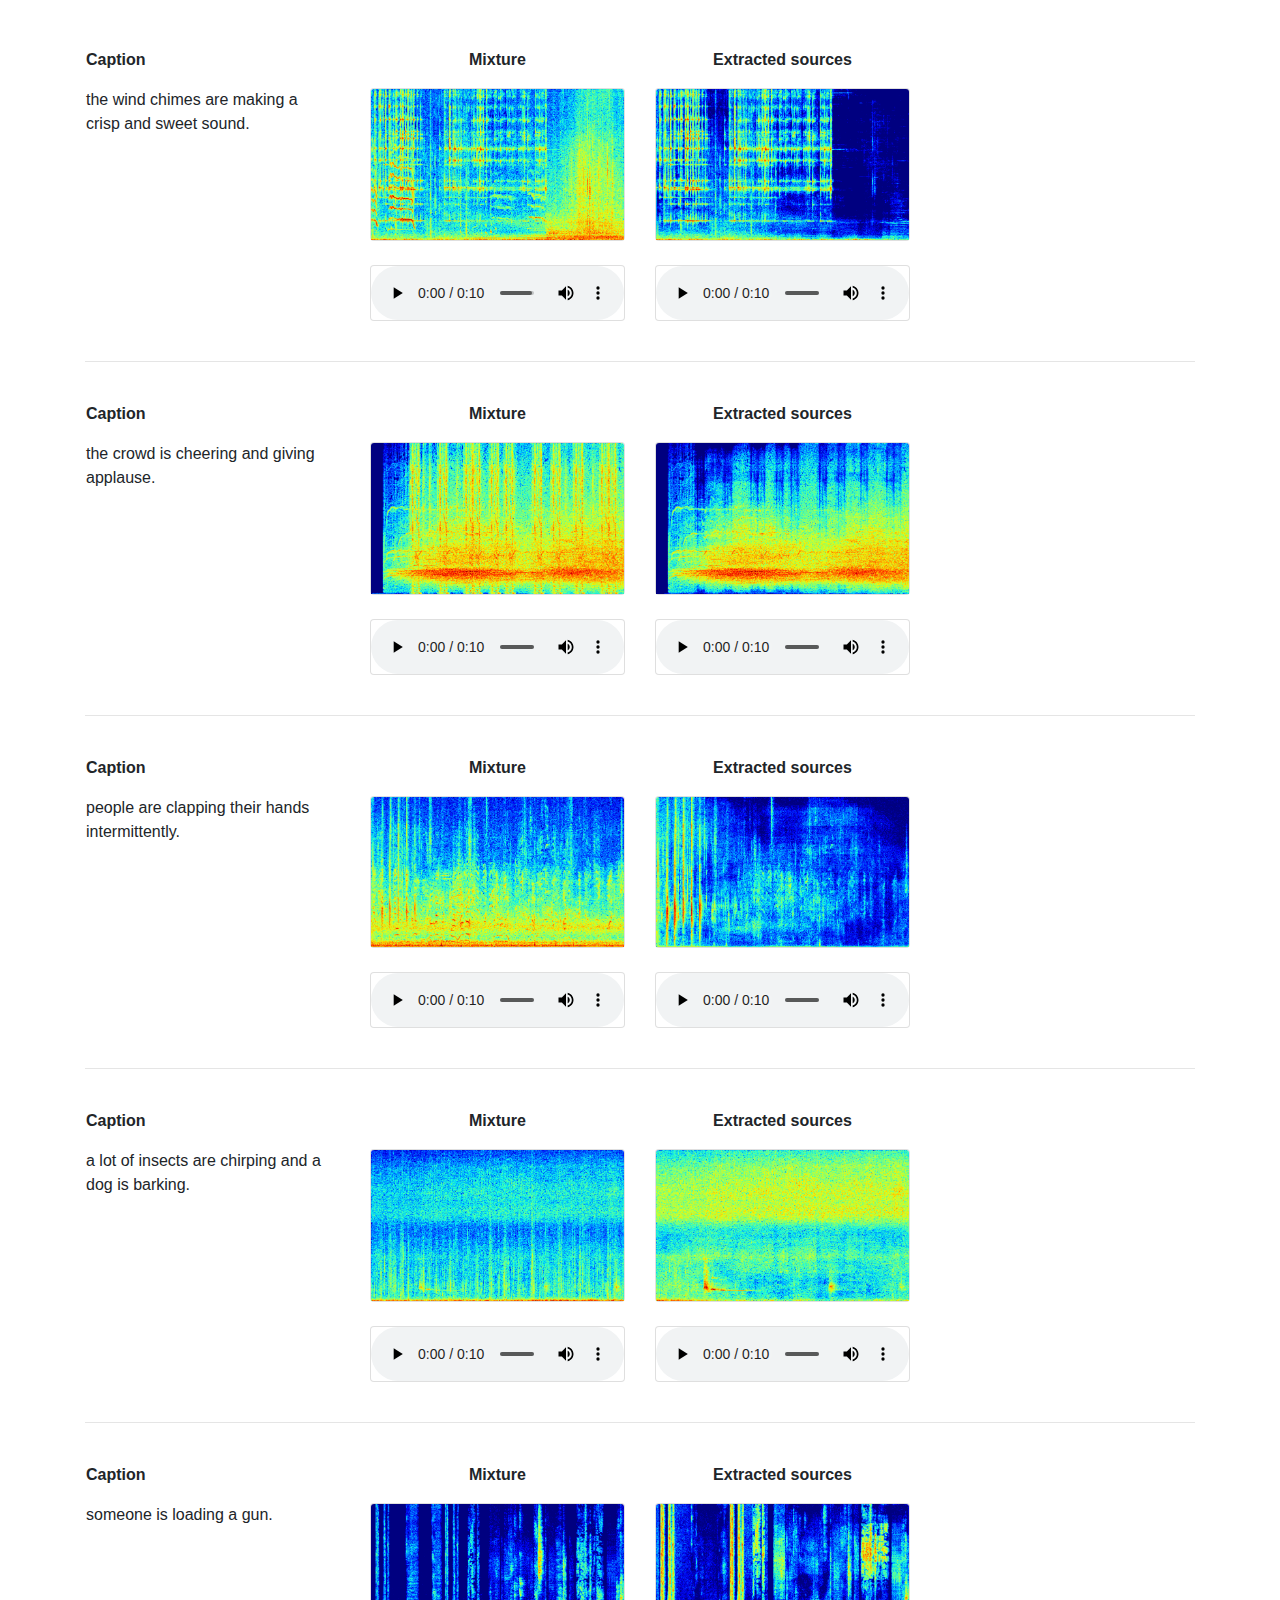
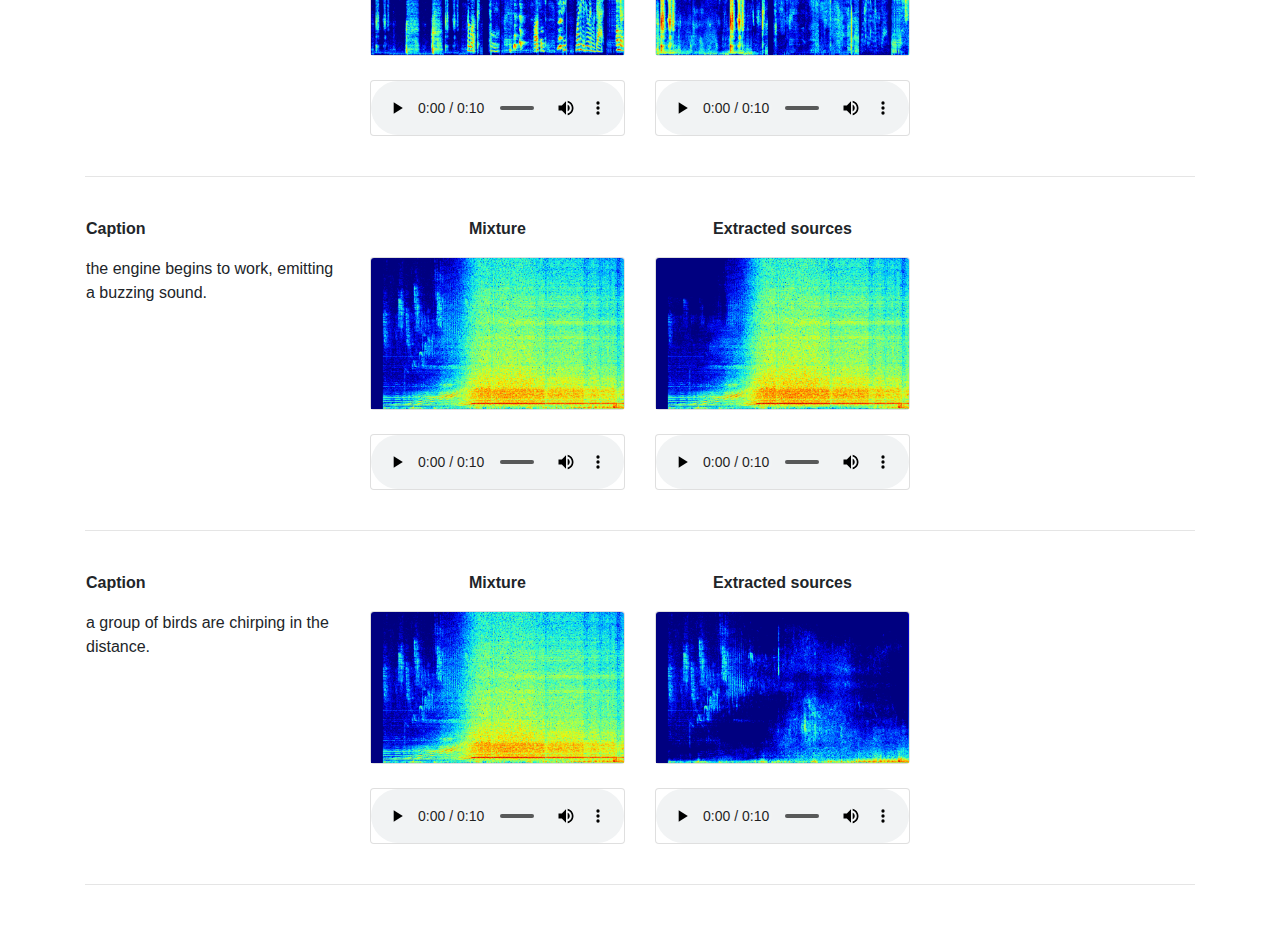
==== demo/index.html @ dd3de64a "Move demo folder" ====
<!DOCTYPE html>
<html lang="en">

<head>
    <meta charset="UTF-8" />
    <meta name="viewport" content="width=device-width, initial-scale=1.0" />
    <title>Three Column Layout with Bootstrap</title>
    <link href="https://stackpath.bootstrapcdn.com/bootstrap/4.5.2/css/bootstrap.min.css" rel="stylesheet" />
    <!-- <link rel="stylesheet" href="styles.css"> -->
    <script type="text/javascript" src="https://ajax.googleapis.com/ajax/libs/jquery/3.7.1/jquery.min.js"></script>
    <script type="text/javascript" src="data/meta_data.js"></script>
</head>

<body>
    <div class="container mt-5" id="container">

        <script>

            maxNumOfMethodsOnOneLine = 3;

            numOfRows = dataObject.data.length;
            numOfMethods = dataObject.method_names.length;

            for (let i = 0; i < numOfRows; i++) {
                row = `
                    <div class="row">
                        
                        <div class="col-md-3" style="padding-right: 35px; padding-left: 31px;">
                            <div class="row">
                                <p class="text-center"><strong>Caption</strong></p>
                            </div>
                            <div class="row mb-4">
                                <p>${dataObject.data[i].caption}</p>
                            </div>
                        </div>

                        <div class="col-md-9">
                            <div class="row">
                `;

                for (let j = 0; j < numOfMethods; j++) {
                    cell = `
                        <div class="col-md-${12 / (maxNumOfMethodsOnOneLine)}">
                            <div>
                                <p class="text-center"><strong>${dataObject.method_names[j]}</strong></p>
                            </div>
                            <div class="card mb-4">
                                <img src="${dataObject.data[i].methods[j].image}" class="card-img-top" alt="Image j" />
                            </div>
                            <div class="card mb-4">
                                <audio controls src="${dataObject.data[i].methods[j].audio}" class="card-img-top"></audio>
                            </div>
                        </div>
                    `;
                    row = row + cell;
                }
                
                row = row + `</div></div></div>`;
                row = row + `<hr style="margin-bottom: 40px;">`;

                $('#container').append(row)
            } 

        </script>
        
    </div>

    <!-- Bootstrap JS, Popper.js, and jQuery -->
    <script src="https://code.jquery.com/jquery-3.5.1.slim.min.js"></script>
    <script src="https://cdn.jsdelivr.net/npm/@popperjs/core@2.0.7/dist/umd/popper.min.js"></script>
    <script src="https://stackpath.bootstrapcdn.com/bootstrap/4.5.2/js/bootstrap.min.js"></script>
</body>

</html>
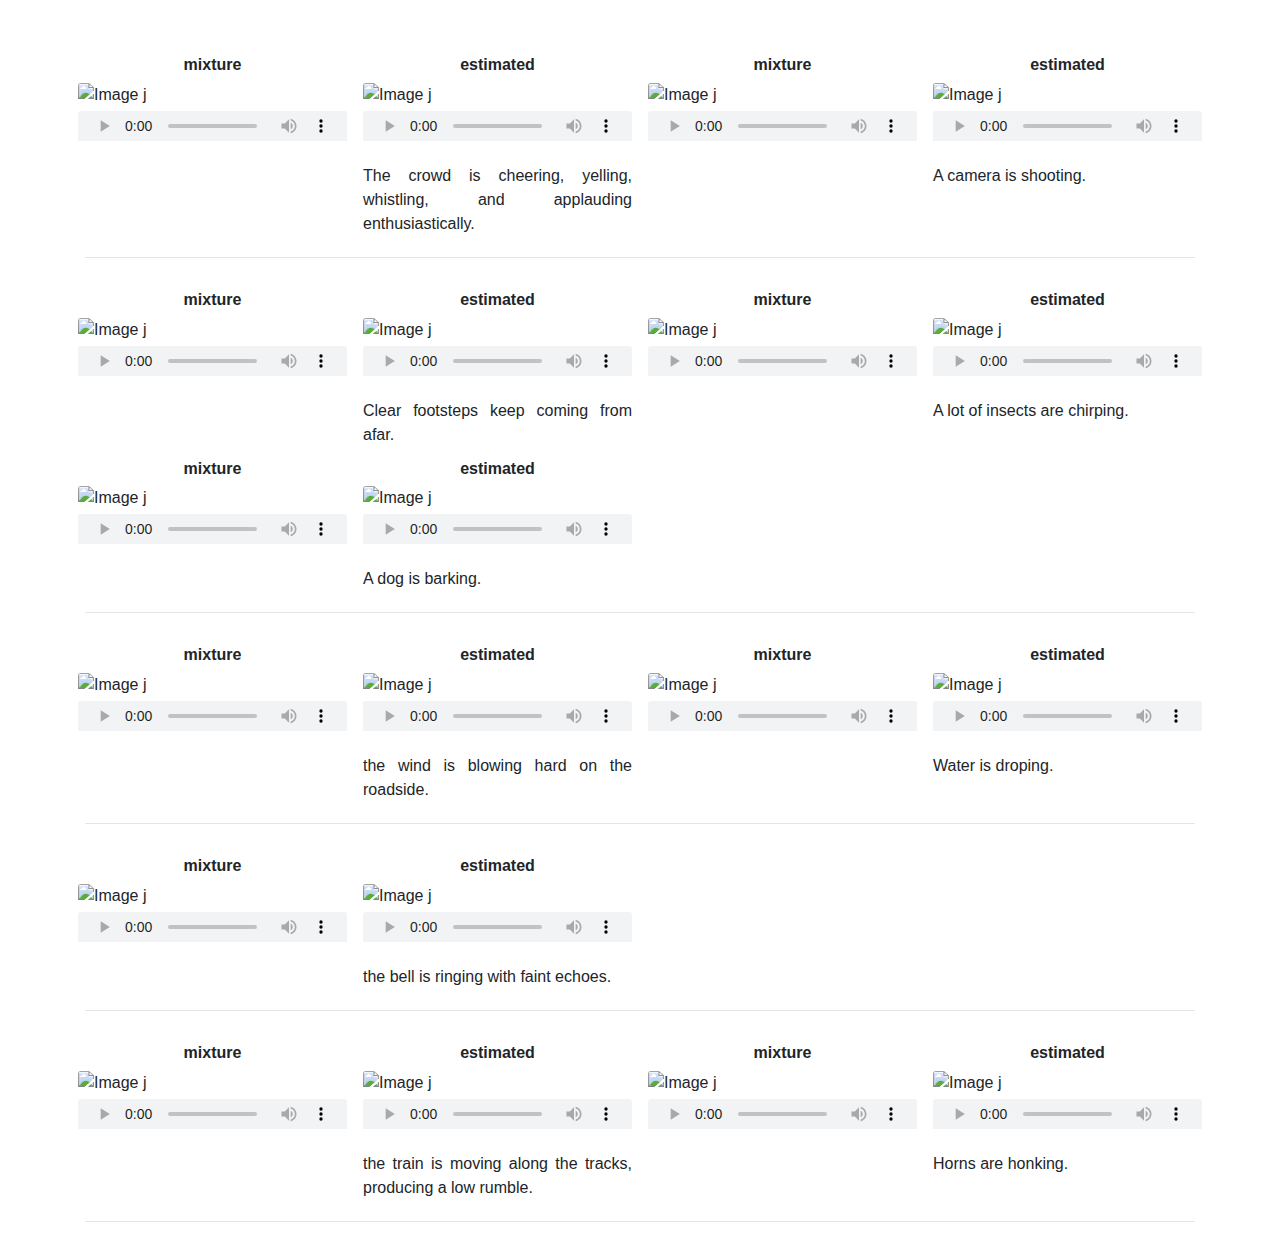
==== commit e209df0f: "change meta_data structure" ====
--- a/demo/index.html
+++ b/demo/index.html
@@ -6,7 +6,7 @@
     <meta name="viewport" content="width=device-width, initial-scale=1.0" />
     <title>Three Column Layout with Bootstrap</title>
     <link href="https://stackpath.bootstrapcdn.com/bootstrap/4.5.2/css/bootstrap.min.css" rel="stylesheet" />
-    <!-- <link rel="stylesheet" href="styles.css"> -->
+    <link rel="stylesheet" href="styles.css">
     <script type="text/javascript" src="https://ajax.googleapis.com/ajax/libs/jquery/3.7.1/jquery.min.js"></script>
     <script type="text/javascript" src="data/meta_data.js"></script>
 </head>
@@ -15,51 +15,38 @@
     <div class="container mt-5" id="container">
 
         <script>
-
-            maxNumOfMethodsOnOneLine = 3;
-
-            numOfRows = dataObject.data.length;
-            numOfMethods = dataObject.method_names.length;
+            var numOfRows = dataObject.data.length;
 
             for (let i = 0; i < numOfRows; i++) {
-                row = `
-                    <div class="row">
-                        
-                        <div class="col-md-3" style="padding-right: 35px; padding-left: 31px;">
-                            <div class="row">
-                                <p class="text-center"><strong>Caption</strong></p>
-                            </div>
-                            <div class="row mb-4">
-                                <p>${dataObject.data[i].caption}</p>
-                            </div>
-                        </div>
+                row = `<div class="row">`;
 
-                        <div class="col-md-9">
-                            <div class="row">
-                `;
+                numOfMethods = dataObject.data[i].methods.length;
 
                 for (let j = 0; j < numOfMethods; j++) {
                     cell = `
-                        <div class="col-md-${12 / (maxNumOfMethodsOnOneLine)}">
+                        <div class="col-12 col-sm-6 col-md-6 col-lg-4 col-xl-3 px-2">
                             <div>
-                                <p class="text-center"><strong>${dataObject.method_names[j]}</strong></p>
+                                <p class="text-center method-name"><strong>${dataObject.data[i].methods[j].method_name}</strong></p>
                             </div>
-                            <div class="card mb-4">
+                            <div class="mb-1">
                                 <img src="${dataObject.data[i].methods[j].image}" class="card-img-top" alt="Image j" />
                             </div>
-                            <div class="card mb-4">
+                            <div class="mb-3">
                                 <audio controls src="${dataObject.data[i].methods[j].audio}" class="card-img-top"></audio>
+                            </div>
+                            <div class="mb-1">
+                                <p class="text-justify method-name">${dataObject.data[i].methods[j].caption !== undefined ? dataObject.data[i].methods[j].caption : "" }</p>
                             </div>
                         </div>
                     `;
                     row = row + cell;
                 }
                 
-                row = row + `</div></div></div>`;
-                row = row + `<hr style="margin-bottom: 40px;">`;
+                row = row + `</div>`;
+                row = row + `<hr style="margin-bottom: 25px;">`;
 
                 $('#container').append(row)
-            } 
+            }
 
         </script>
         
--- a/demo/styles.css
+++ b/demo/styles.css
@@ -0,0 +1,21 @@
+/* audio::-webkit-media-controls-current-time-display, */
+audio::-webkit-media-controls-time-remaining-display {
+    display: none;
+}
+
+audio::-webkit-media-controls-enclosure {
+    border-radius: 0;
+}
+
+audio {
+    height: 30px;
+}
+
+.method-name {
+    margin-bottom: 5px;
+    margin-top: 5px;
+}
+
+.title {
+    color: orange;
+}
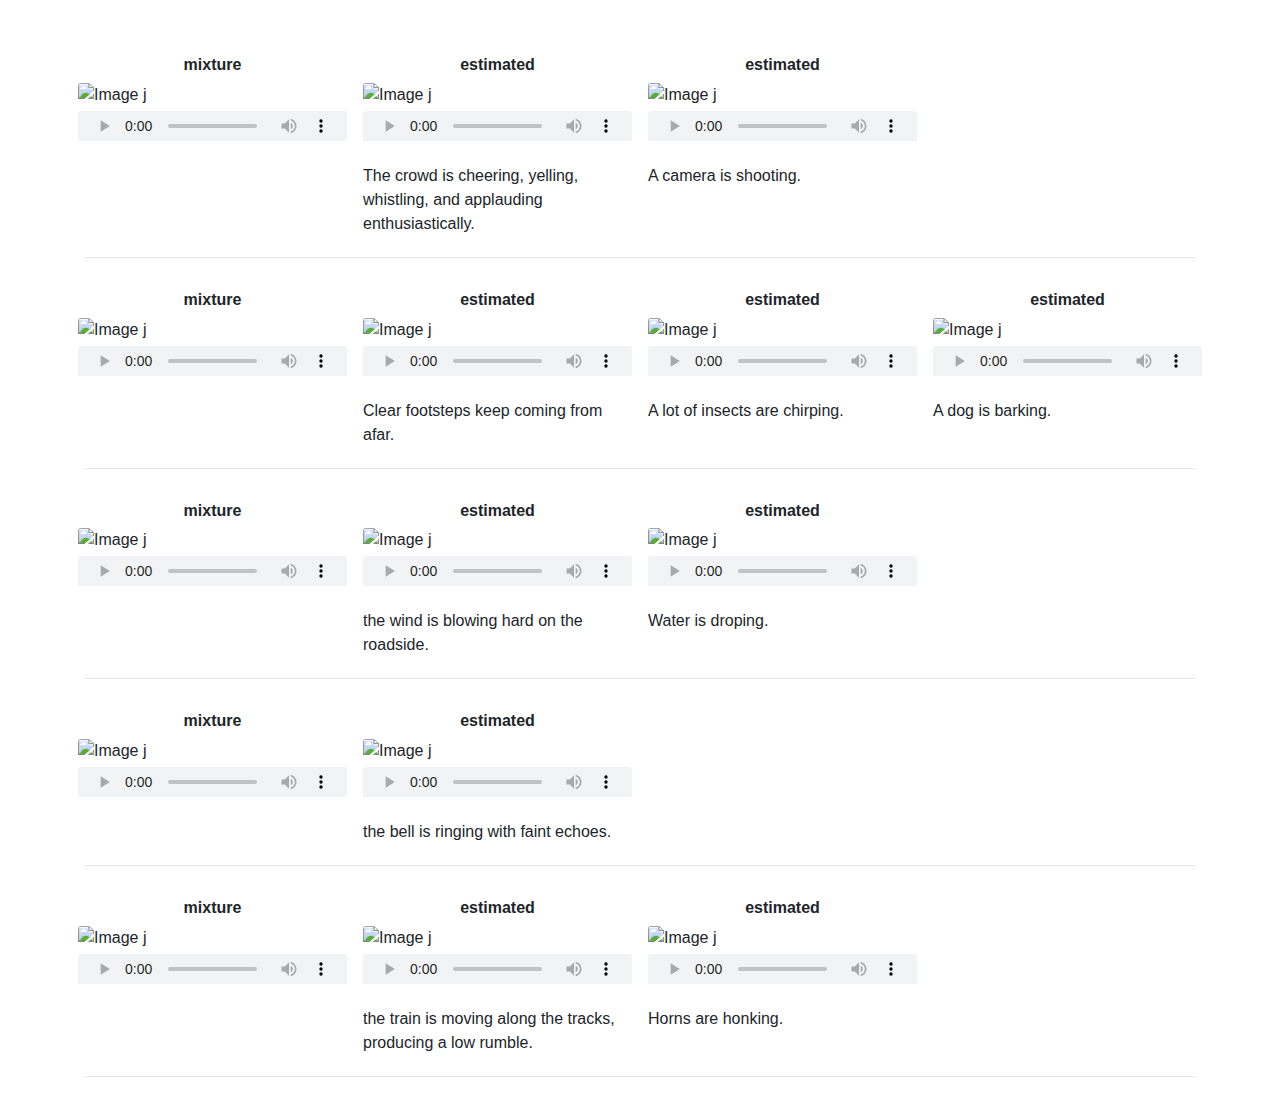
==== commit be8402a6: "Left align caption" ====
--- a/demo/index.html
+++ b/demo/index.html
@@ -35,7 +35,7 @@
                                 <audio controls src="${dataObject.data[i].methods[j].audio}" class="card-img-top"></audio>
                             </div>
                             <div class="mb-1">
-                                <p class="text-justify method-name">${dataObject.data[i].methods[j].caption !== undefined ? dataObject.data[i].methods[j].caption : "" }</p>
+                                <p class="text-left method-name">${dataObject.data[i].methods[j].caption !== undefined ? dataObject.data[i].methods[j].caption : "" }</p>
                             </div>
                         </div>
                     `;
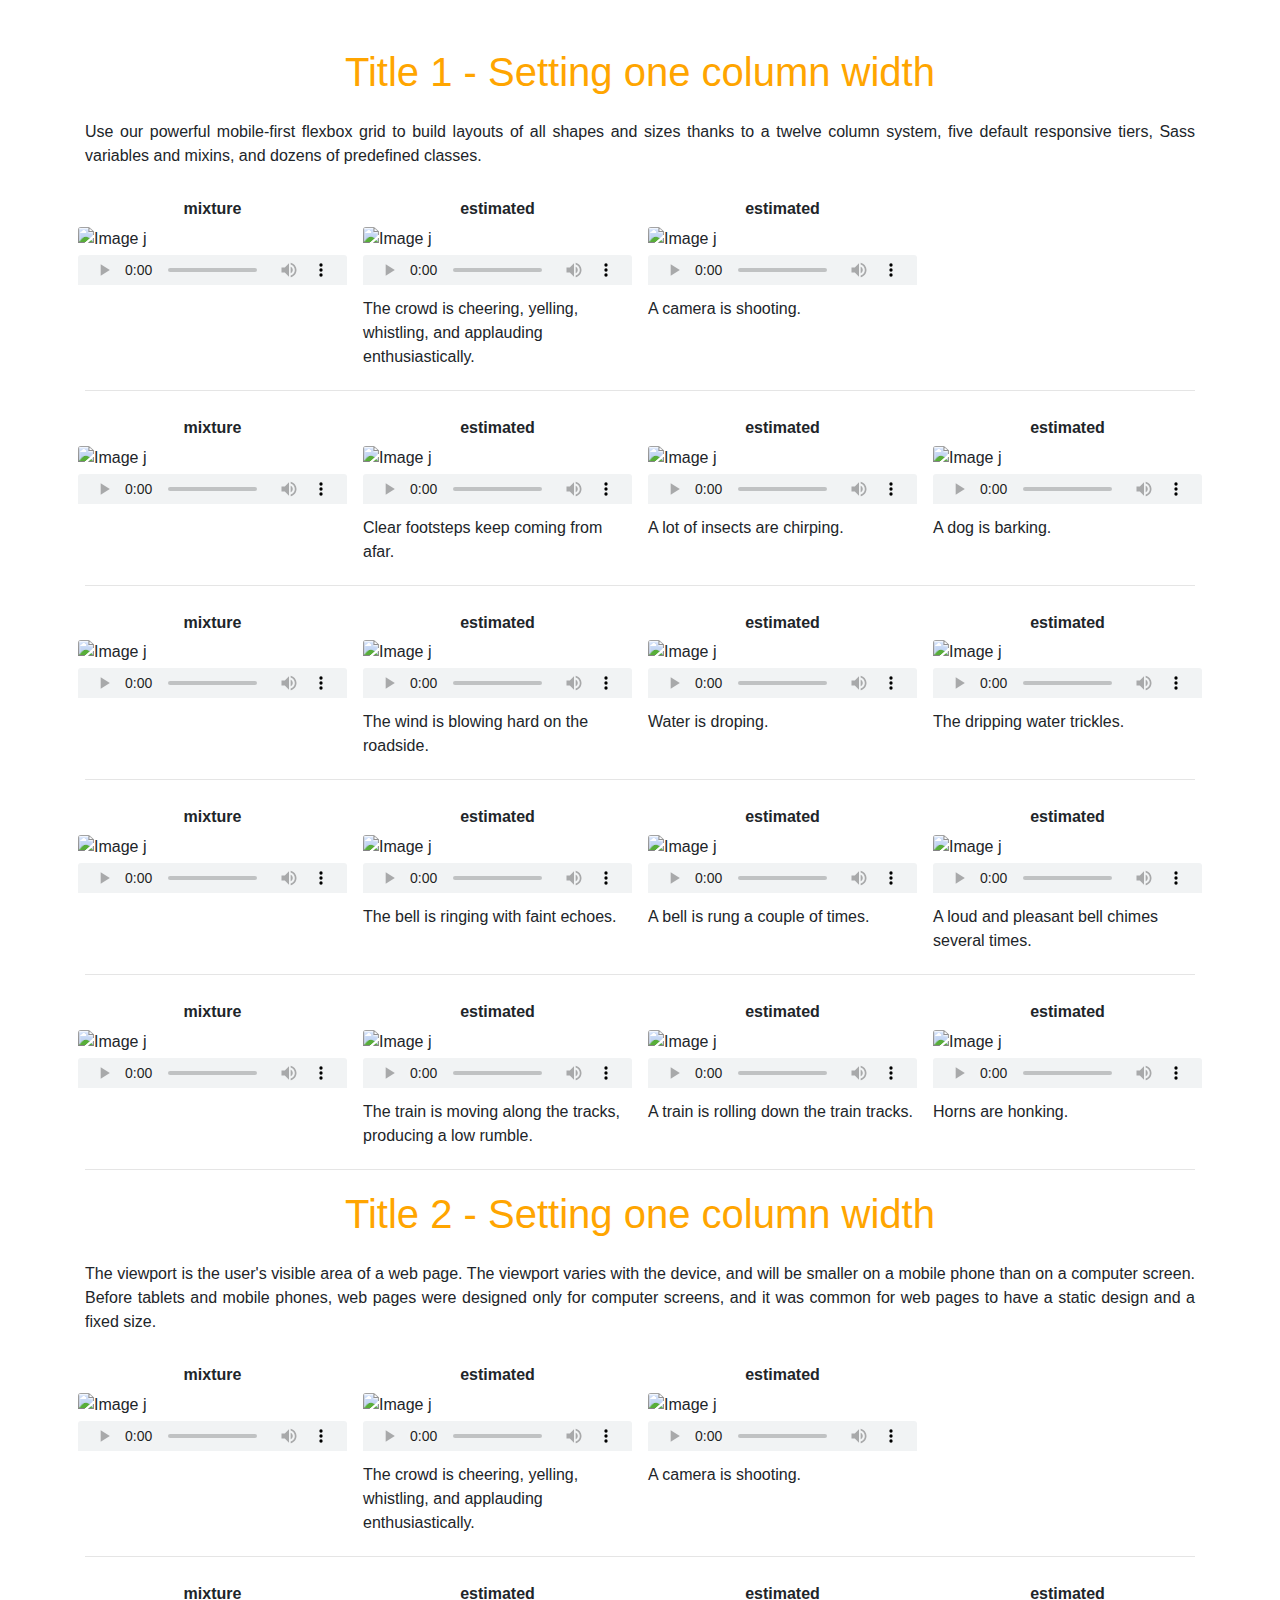
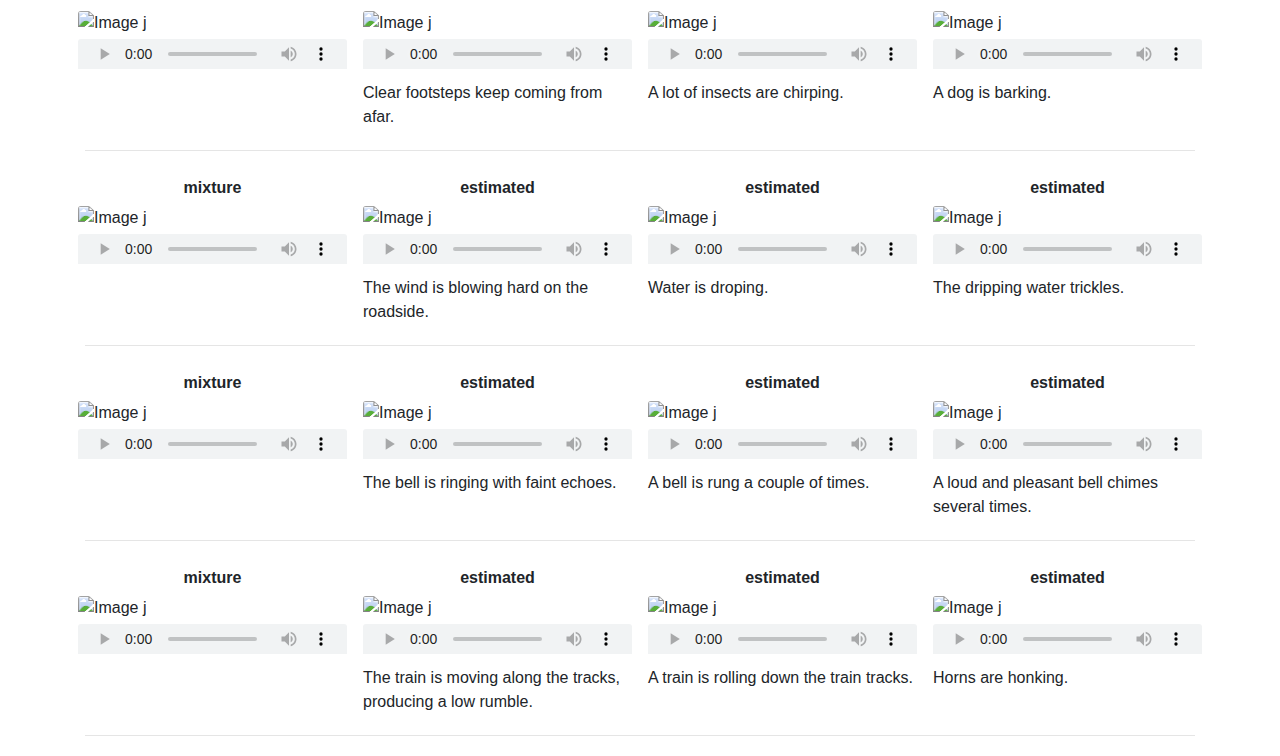
==== commit 2fc11165: "add title and text to meta_data" ====
--- a/demo/index.html
+++ b/demo/index.html
@@ -15,37 +15,55 @@
     <div class="container mt-5" id="container">
 
         <script>
-            var numOfRows = dataObject.data.length;
+            var numOfPapers = dataObject.length;
 
-            for (let i = 0; i < numOfRows; i++) {
-                row = `<div class="row">`;
+            for (let k = 0; k < numOfPapers; k++) {
+                var title = `
+                    <div class="mb-4">
+                        <h1 class="text-center title">${dataObject[k].title}</h1>
+                    </div>
+                `;
+                $('#container').append(title);
 
-                numOfMethods = dataObject.data[i].methods.length;
+                var text = `
+                    <div class="mb-4">
+                        <p class="text-justify">${dataObject[k].text}</p>
+                    </div>
+                `;
+                $('#container').append(text);
 
-                for (let j = 0; j < numOfMethods; j++) {
-                    cell = `
-                        <div class="col-12 col-sm-6 col-md-6 col-lg-4 col-xl-3 px-2">
-                            <div>
-                                <p class="text-center method-name"><strong>${dataObject.data[i].methods[j].method_name}</strong></p>
+                var numOfRows = dataObject[k].data.length;
+
+                for (let i = 0; i < numOfRows; i++) {
+                    row = `<div class="row">`;
+
+                    numOfMethods = dataObject[k].data[i].methods.length;
+
+                    for (let j = 0; j < numOfMethods; j++) {
+                        cell = `
+                            <div class="col-12 col-sm-6 col-md-6 col-lg-4 col-xl-3 px-2">
+                                <div>
+                                    <p class="text-center method-name"><strong>${dataObject[k].data[i].methods[j].method_name}</strong></p>
+                                </div>
+                                <div class="mb-1">
+                                    <img src="${dataObject[k].data[i].methods[j].image}" class="card-img-top" alt="Image j" />
+                                </div>
+                                <div class="mb-1">
+                                    <audio controls src="${dataObject[k].data[i].methods[j].audio}" class="card-img-top"></audio>
+                                </div>
+                                <div class="mb-1">
+                                    <p class="text-left method-name">${dataObject[k].data[i].methods[j].hasOwnProperty('caption') ? dataObject[k].data[i].methods[j].caption : '' }</p>
+                                </div>
                             </div>
-                            <div class="mb-1">
-                                <img src="${dataObject.data[i].methods[j].image}" class="card-img-top" alt="Image j" />
-                            </div>
-                            <div class="mb-3">
-                                <audio controls src="${dataObject.data[i].methods[j].audio}" class="card-img-top"></audio>
-                            </div>
-                            <div class="mb-1">
-                                <p class="text-left method-name">${dataObject.data[i].methods[j].caption !== undefined ? dataObject.data[i].methods[j].caption : "" }</p>
-                            </div>
-                        </div>
-                    `;
-                    row = row + cell;
+                        `;
+                        row = row + cell;
+                    }
+                    
+                    row = row + `</div>`;
+                    row = row + `<hr style="margin-bottom: 20px;">`;
+
+                    $('#container').append(row)
                 }
-                
-                row = row + `</div>`;
-                row = row + `<hr style="margin-bottom: 25px;">`;
-
-                $('#container').append(row)
             }
 
         </script>
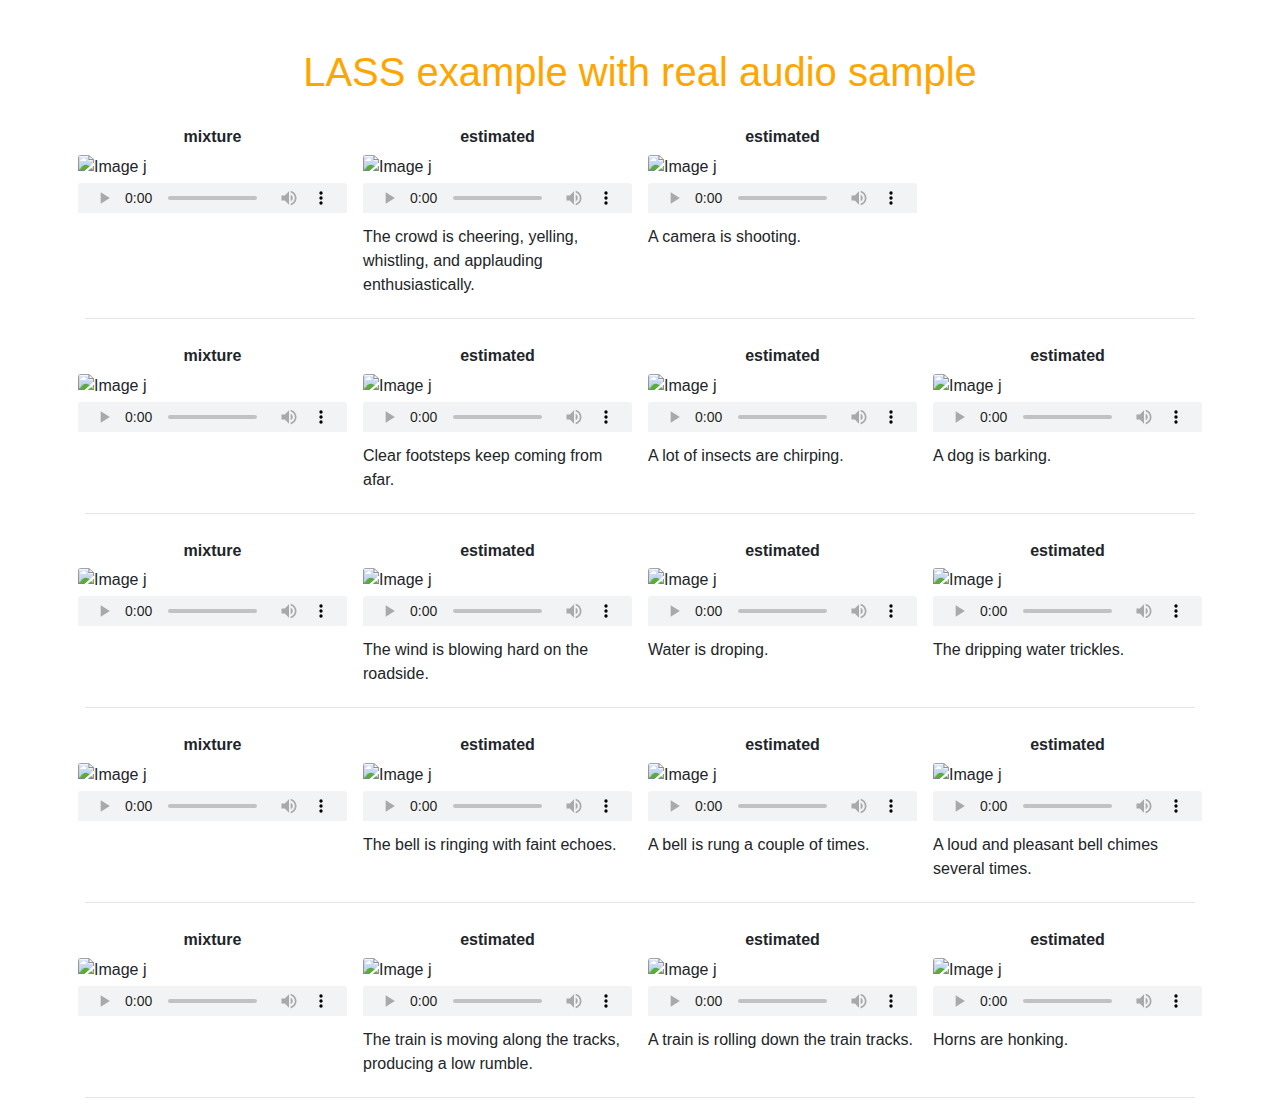
==== commit b165ffc7: "fix undefined text or title" ====
--- a/demo/index.html
+++ b/demo/index.html
@@ -20,14 +20,15 @@
             for (let k = 0; k < numOfPapers; k++) {
                 var title = `
                     <div class="mb-4">
-                        <h1 class="text-center title">${dataObject[k].title}</h1>
+                        <h1 class="text-center title">${dataObject[k].hasOwnProperty('title') ? dataObject[k].title : '' }</h1>
+
                     </div>
                 `;
                 $('#container').append(title);
 
                 var text = `
                     <div class="mb-4">
-                        <p class="text-justify">${dataObject[k].text}</p>
+                        <p class="text-justify">${dataObject[k].hasOwnProperty('text') ? dataObject[k].text : '' }</p>
                     </div>
                 `;
                 $('#container').append(text);
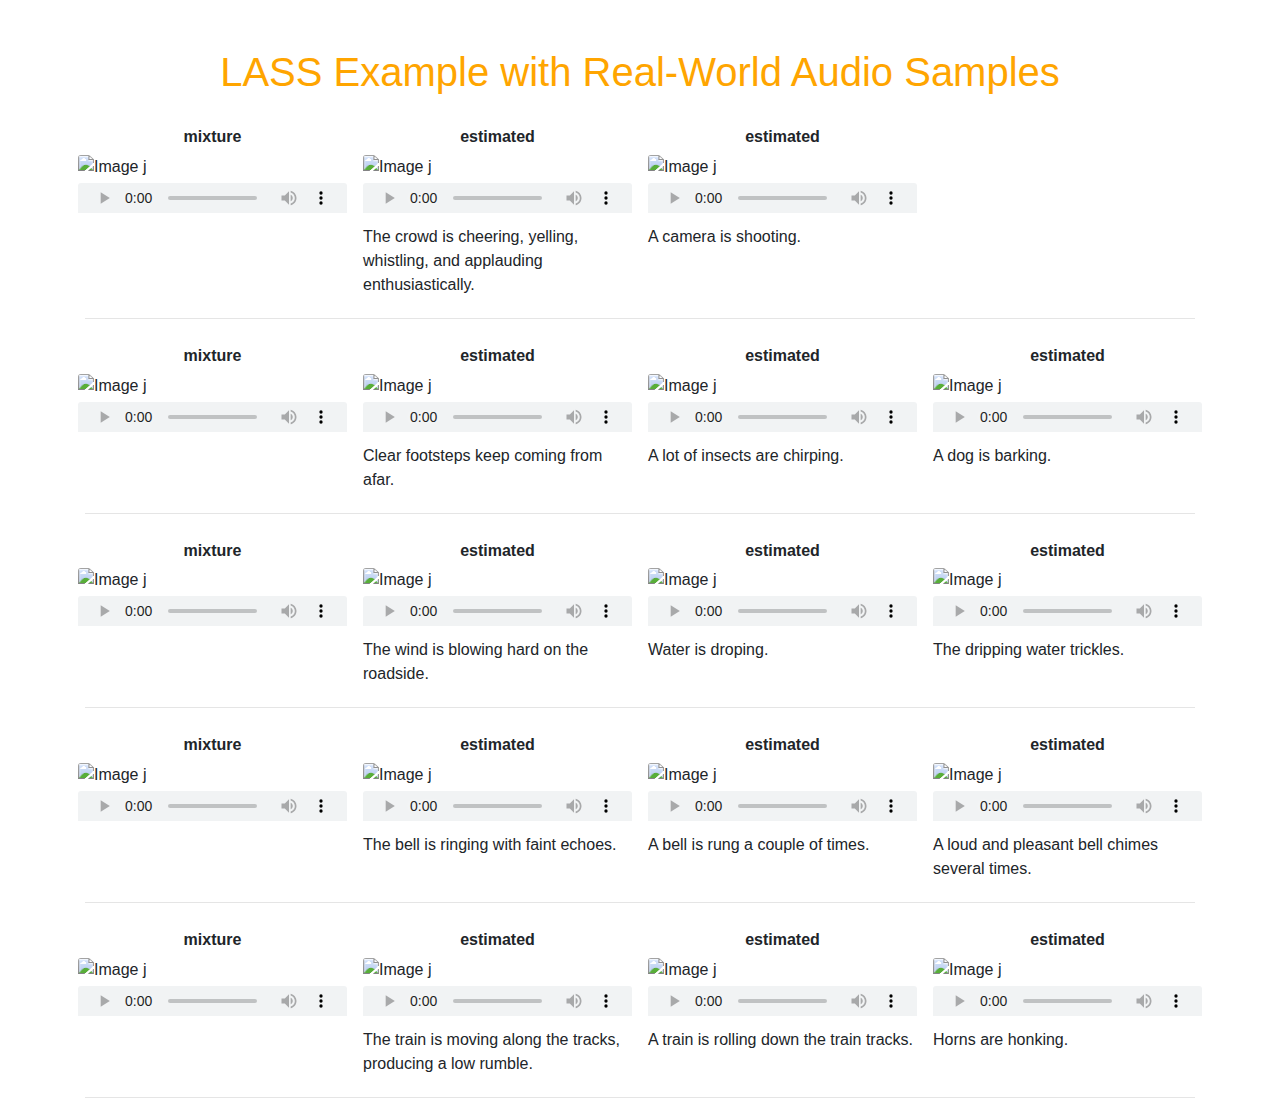
==== commit 727f503f: "Change title" ====
--- a/demo/index.html
+++ b/demo/index.html
@@ -4,7 +4,7 @@
 <head>
     <meta charset="UTF-8" />
     <meta name="viewport" content="width=device-width, initial-scale=1.0" />
-    <title>Three Column Layout with Bootstrap</title>
+    <title>LASS-NBS</title>
     <link href="https://stackpath.bootstrapcdn.com/bootstrap/4.5.2/css/bootstrap.min.css" rel="stylesheet" />
     <link rel="stylesheet" href="styles.css">
     <script type="text/javascript" src="https://ajax.googleapis.com/ajax/libs/jquery/3.7.1/jquery.min.js"></script>
